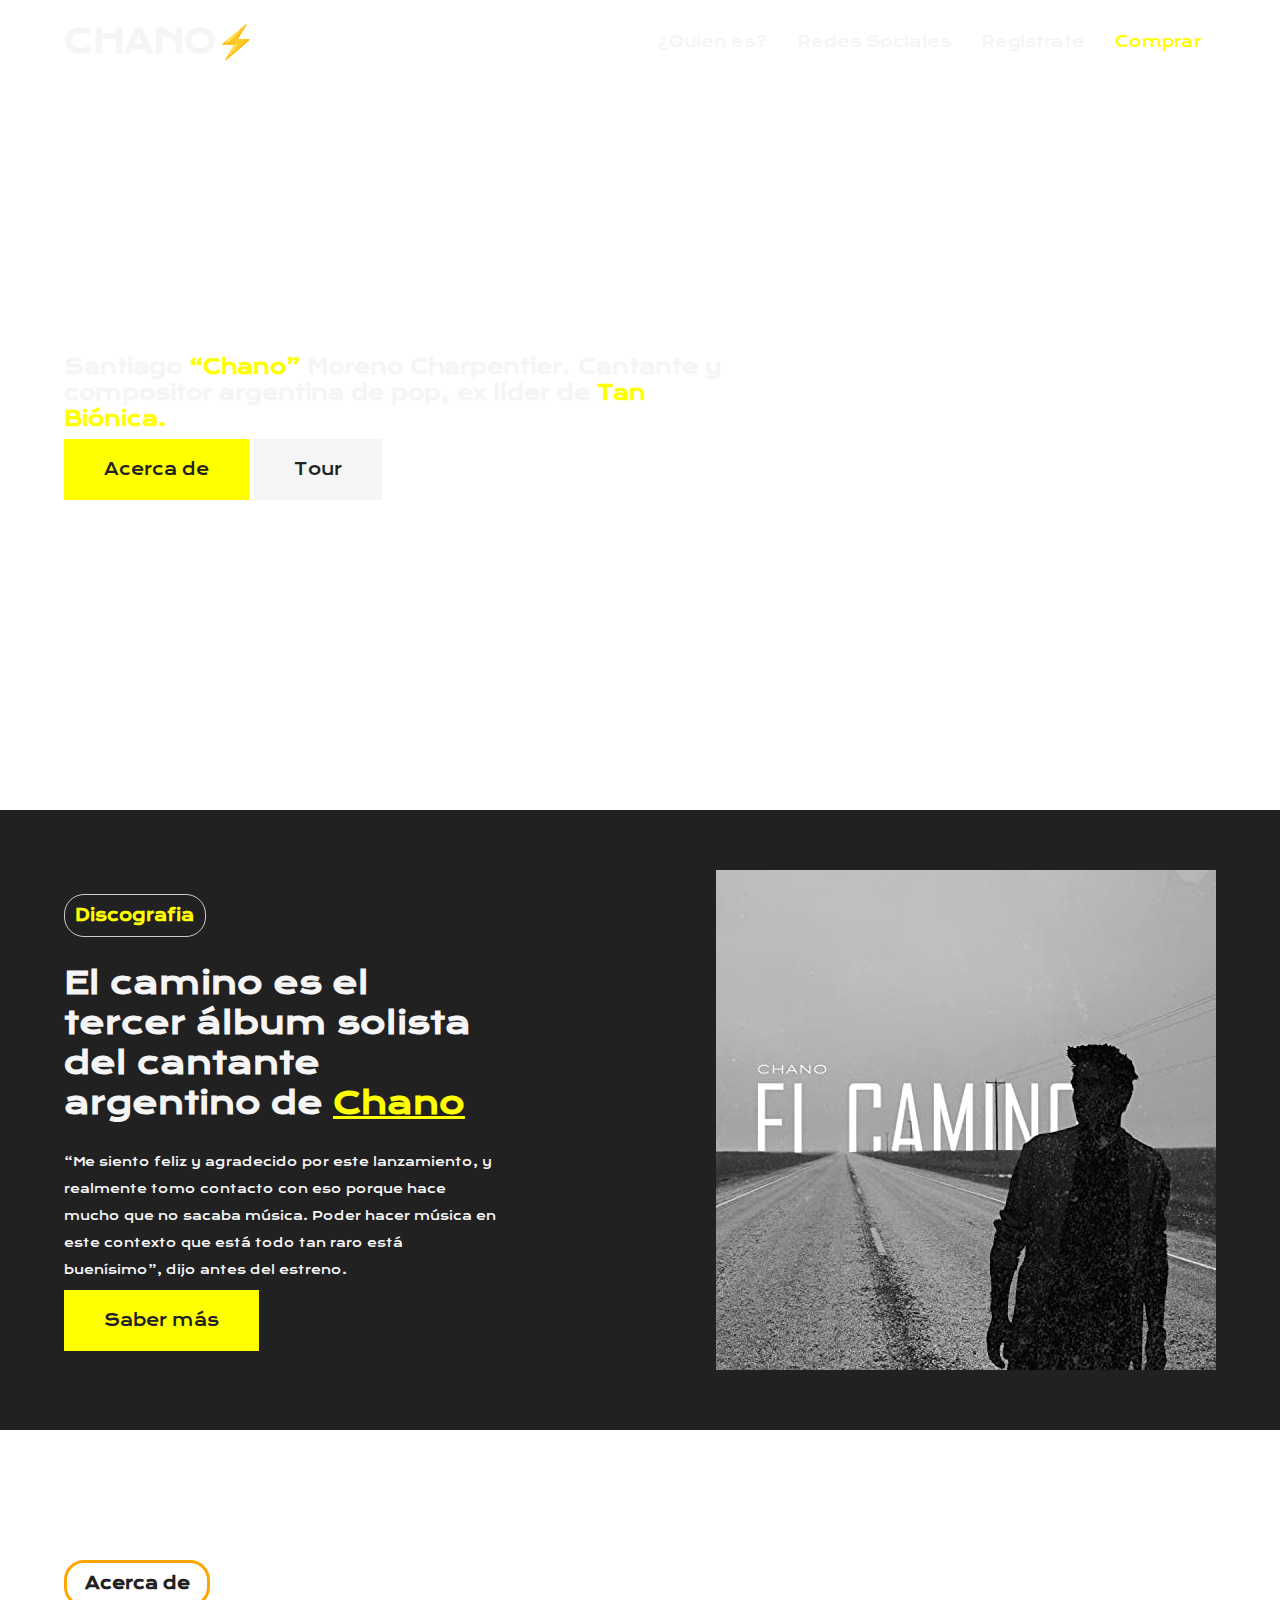
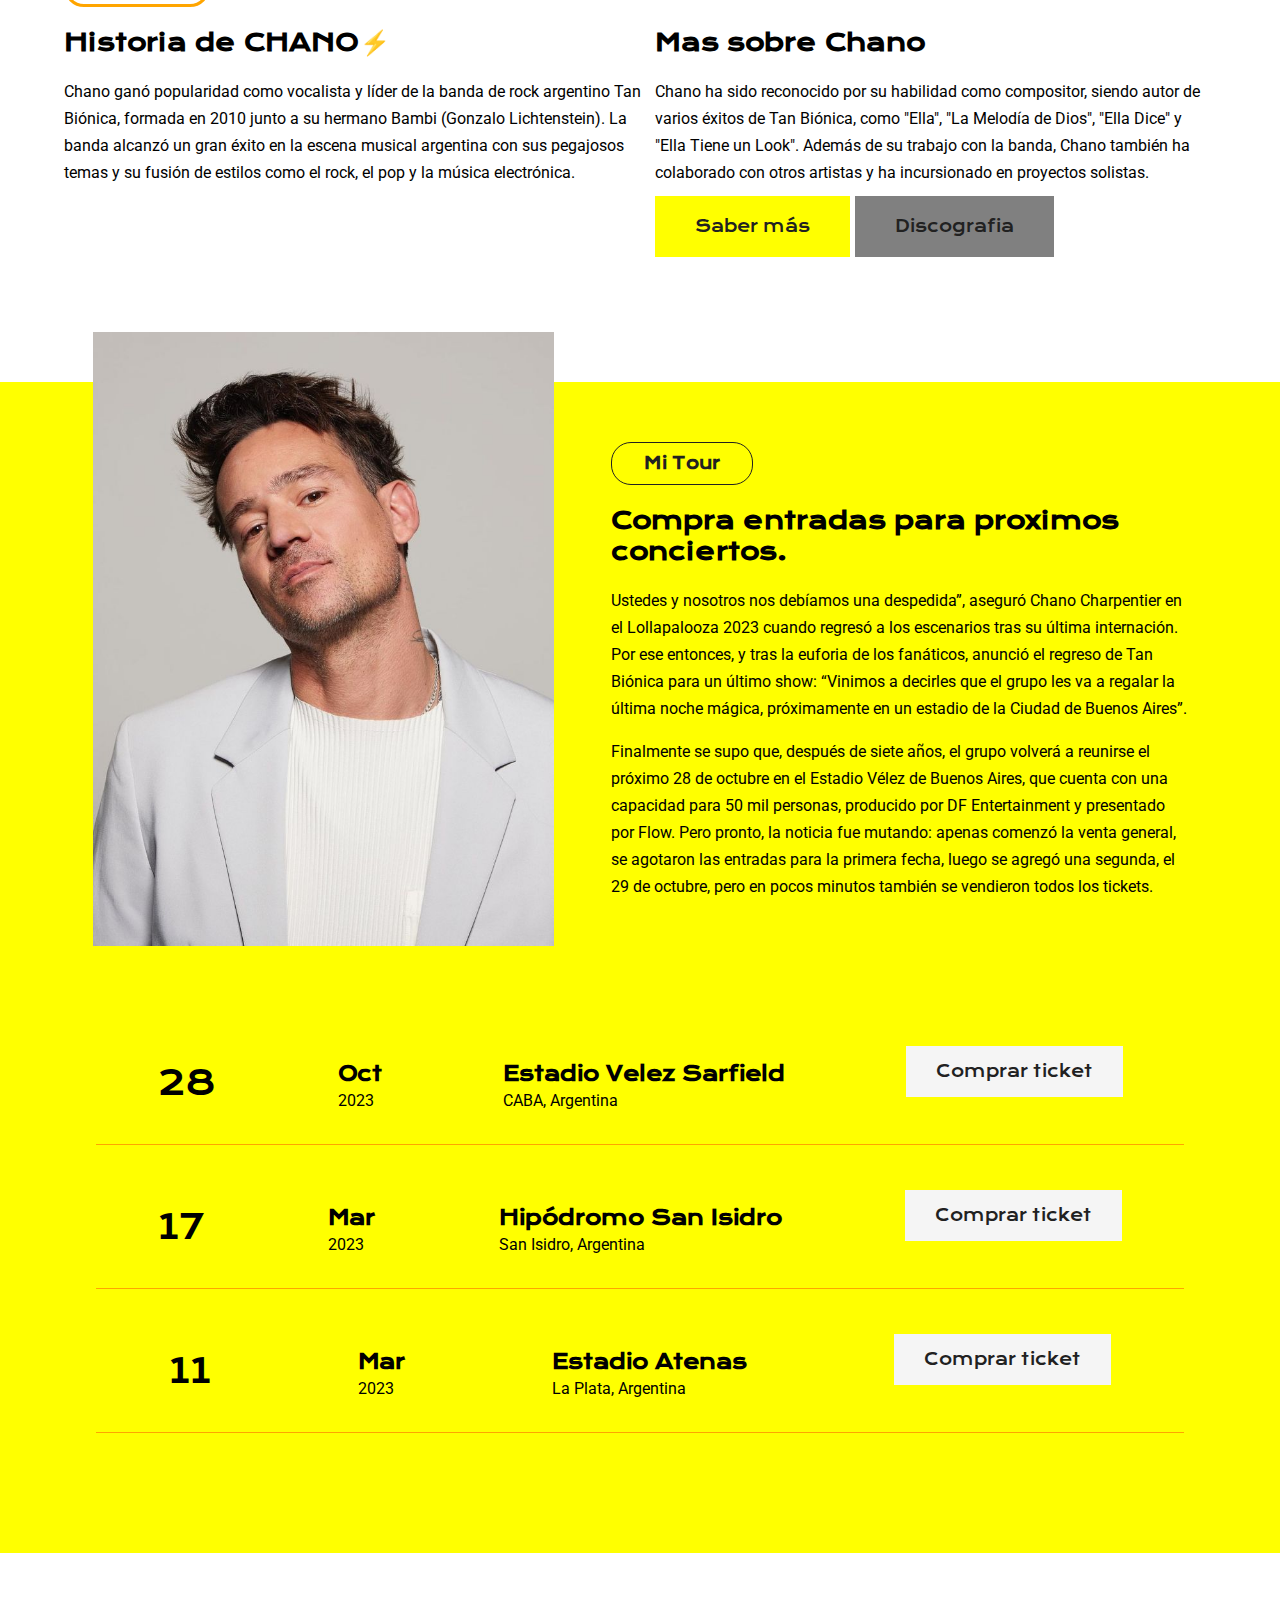
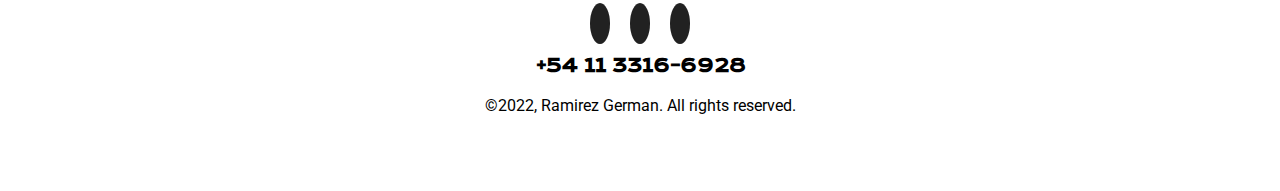
==== index.html @ 730f2475 "Proyecto Final" ====
<!DOCTYPE html>
<html lang="en">

<head>
    <meta charset="UTF-8">
    <meta http-equiv="X-UA-Compatible" content="IE=edge">
    <meta name="viewport" content="width=device-width, initial-scale=1.0">

    <!--Links a css-->
    <link rel="stylesheet" href="./estilos/principal/navbar.css">
    <link rel="stylesheet" href="./estilos/principal/estilos.css">
    <link rel="stylesheet" href="./estilos/principal/discografia.css">
    <link rel="stylesheet" href="./estilos/principal/sobreNosotros.css">
    <link rel="stylesheet" href="./estilos/principal/tour.css">
    <link rel="stylesheet" href="./estilos/principal/footer.css">

    <!--Fuentes de letras-->
    <link href="https://fonts.googleapis.com/css2?family=Krona+One&display=swap" rel="stylesheet">
    <link href="https://fonts.googleapis.com/css2?family=Roboto&display=swap" rel="stylesheet">

    <!--cdn de estilos-->
    <link rel="stylesheet" href="https://cdnjs.cloudflare.com/ajax/libs/font-awesome/6.4.0/css/all.min.css"
        integrity="sha512-iecdLmaskl7CVkqkXNQ/ZH/XLlvWZOJyj7Yy7tcenmpD1ypASozpmT/E0iPtmFIB46ZmdtAc9eNBvH0H/ZpiBw=="
        crossorigin="anonymous" referrerpolicy="no-referrer" />

    <script src="https://cdnjs.cloudflare.com/ajax/libs/jquery/3.7.0/jquery.min.js"
        integrity="sha512-3gJwYpMe3QewGELv8k/BX9vcqhryRdzRMxVfq6ngyWXwo03GFEzjsUm8Q7RZcHPHksttq7/GFoxjCVUjkjvPdw=="
        crossorigin="anonymous" referrerpolicy="no-referrer">
        </script>

    <script src="https://code.jquery.com/jquery-3.7.0.min.js"
        integrity="sha256-2Pmvv0kuTBOenSvLm6bvfBSSHrUJ+3A7x6P5Ebd07/g=" crossorigin="anonymous"></script>

    <!--Links a scripts-->
    <script src="javascript/navbar.js"></script>

    <title>CHANO</title>  
</head>

<body>

    <!-- Header -->

    <header>
        <div class="contenedor">
            <div class="menu">
                <div class="logo">
                    <h1>CHANO⚡</h1>
                    <img src="imagenes/fotografias/logo_menu.png" class="menu-icon" alt="">
                </div>
                <div class="logo-y-menu">
                    <nav>
                        <ul>
                            <li><a href="#about">¿Quien es?</a></li>
                            <li><a href="#footer">Redes Sociales</a></li>
                            <li><a href="paginas/registro.html">Registrate</a></li>
                            <div class="btnamari">
                                <li><a href="#tour">Comprar</a></li>
                            </div>
                        </ul>
                    </nav>
                </div>
            </div>

            <div class="titular">
                <h1>Santiago <span>“Chano”</span> Moreno Charpentier.
                    Cantante y compositor argentina de pop, ex líder de <span class="amarillo"> Tan Biónica. </spa> </span></h1>
                <div class="botones">
                    <a href="#about">Acerca de</a>
                    <a href="#tour" class="blanco">Tour</a>
                </div>
            </div>
        </div>
    </header>

    <!-- Seccion discografia -->

    <section id="discografia">
        <div class="contenedor">
            <div class="texto">
                <h4>Discografia</h4>
                <h2>El camino es el tercer álbum solista del cantante
                    argentino de <span> Chano </span> </h2>
                <p>“Me siento feliz y agradecido por este lanzamiento,
                    y realmente tomo contacto con eso porque hace mucho
                    que no sacaba música. Poder hacer música en este contexto
                    que está todo tan raro está buenísimo”, dijo antes del estreno.</p>
                <a href="https://open.spotify.com/album/77EpBCmlc6ym8lGcORQyel?si=QzCQrYntSha_h78AVkxExQ" target="_blank">Saber más</a>
            </div>
            <div class="foto"></div>
            <img src="imagenes/fotografias/elcaminodisco.jpg" alt="">
        </div>
    </section>

    <!-- Seccion sobreChano -->

    <section id="about">
        <div class="contenedor">
            <h4>Acerca de</h4>
            <div class="contenedor-texto">
                <div class="texto-izquierda">
                    <h2>Historia de CHANO⚡</h2>
                    <p>Chano ganó popularidad como vocalista y líder de la banda de rock argentino Tan Biónica,
                    formada en 2010 junto a su hermano Bambi (Gonzalo Lichtenstein). La banda alcanzó un gran
                    éxito en la escena musical argentina con sus pegajosos temas y su fusión de estilos como
                    el rock, el pop y la música electrónica.</p>
                </div>

                <div class="texto-derecha">
                    <h2>Mas sobre Chano</h2>
                    <p>Chano ha sido reconocido por su habilidad como compositor, siendo autor de varios éxitos
                    de Tan Biónica, como "Ella", "La Melodía de Dios", "Ella Dice" y "Ella Tiene un Look". Además
                    de su trabajo con la banda, Chano también ha colaborado con otros artistas y ha incursionado 
                    en proyectos solistas.</p>
                    <div class="botones">
                        <a href="./paginas/quienEs.html">Saber más</a>
                        <a href="https://open.spotify.com/artist/14lvrkdaXxggonwjKZpePM?si=tkYW8bhuRImqt7L0ARxeFA" target="_blank" class="negro">Discografia</a>
                    </div>
                </div>
            </div>
        </div>
    </section>

    <!-- Seccion tour -->

    <section id="tour">
        <div class="contenedor">
            <div class="imagen">
                <img src="imagenes/fotografias/fotografia_altal.jpg" alt="">
            </div>
            <div class="texto">
                <h4>Mi Tour</h4>
                <h2>Compra entradas para proximos conciertos.</h2>
                <p>Ustedes y nosotros nos debíamos una despedida”, 
                aseguró Chano Charpentier en el Lollapalooza 2023 cuando regresó a los escenarios 
                tras su última internación. Por ese entonces, y tras la euforia de los fanáticos, 
                anunció el regreso de Tan Biónica para un último show: “Vinimos a decirles que el
                grupo les va a regalar la última noche mágica, próximamente en un estadio de la Ciudad de Buenos Aires”.</p>

                <p>Finalmente se supo que, después de siete años, el grupo volverá a reunirse el
                próximo 28 de octubre en el Estadio Vélez de Buenos Aires, que cuenta con una capacidad
                para 50 mil personas, producido por DF Entertainment y presentado por Flow. Pero pronto, 
                la noticia fue mutando: apenas comenzó la venta general, se agotaron las entradas para la
                primera fecha, luego se agregó una segunda, el 29 de octubre, pero en pocos minutos también
                se vendieron todos los tickets.</p>
            </div>
        </div>

        <!--Fecha 1-->
        <div class="fechas">
            <div class="numero">28</div>
            <div class="fecha">
                <h5>Oct</h5>
                <p>2023</p>
            </div>
            <div class="lugar">
                <h5>Estadio Velez Sarfield</h5>
                <p>CABA, Argentina </p>
            </div>
            <div class="boton"> <a href="https://www.allaccess.com.ar/event/chano" target="_blank">Comprar ticket</a>
            </div>
        </div>

        <!--Fecha 2-->
        <div class="fechas">
            <div class="numero">17</div>
            <div class="fecha">
                <h5>Mar</h5>
                <p>2023</p>
            </div>
            <div class="lugar">
                <h5>Hipódromo San Isidro</h5>
                <p>San Isidro, Argentina </p>
            </div>
            <div class="boton"> <a href="https://www.allaccess.com.ar/event/lollapalooza-2023" target="_blank">Comprar ticket</a>
            </div>
        </div>

        <!--Fecha 3-->
        <div class="fechas">
            <div class="numero">11</div>
            <div class="fecha">
                <h5>Mar</h5>
                <p>2023</p>
            </div>
            <div class="lugar">
                <h5>Estadio Atenas</h5>
                <p>La Plata, Argentina </p>
            </div>
            <div class="boton"> <a href="https://www.tuentrada.com/eventos/detalle/ChanoAtenasLP/477818298980" target="_blank">Comprar ticket</a>
            </div>
        </div>
    </section>


    <!-- Footer -->

    <footer id="footer">
        <div class="contenedor">
            <div class="redes">
                <a href="https://www.allaccess.com.ar/event/chano" target="_blank" class="fa-brands fa-twitter"></a>
                <a href="https://web.facebook.com/ChanoMorenoCharpentier" target="_blank" class="fa-brands fa-facebook-f"></a>
                <a href="https://www.instagram.com/chanotb/" target="_blank" class="fa-brands fa-instagram"></a>
            </div>
            <h3>+54 11 3316-6928</h3>
            <p>&copy;2022, Ramirez German. All rights reserved.</p>
        </div>
    </footer>

</body>

</html>
---- estilos/principal/navbar.css ----
/* seccion Navbar */
.contenedor {
    width: 90%;
    max-width: 1280px;
    margin: auto;
}

header {
    background-image: url(/imagenes/fotografias/fondobig.jpg);
    background-position: center;
    background-size: cover;
    height: 90vh;
}

header .menu {
    display: flex;
    justify-content: space-between;
}

header .logo{
    display: flex;
    align-items: center;
    color: whitesmoke;
}

header .logo-y-menu {
    display: flex;
    align-items: center;
}

header .menu-icon {
    display: none;
}

header .boton a {
    background: yellow;
    color: #212121;
    padding: 20px 40px;
    line-height: 50px;
    font-size: 13px;
}

nav ul {
    display: flex;
}

nav ul li {
    margin: 0 15px;
    font-size: 15px;
}

nav ul li a {
    color: whitesmoke;
}

header .btnamari li a{
    color: yellow ;
}

nav ul li a:hover {
    color: orange;
    transition: all 0.5s;
}


header .boton a {
    background: yellow;
    color: #212121;
    padding: 20px 40px;
    line-height: 85px;
}

.botones a {
    background: yellow;
    color: #212121;
    padding: 20px 40px;
    line-height: 50px;
}

header .boton a:hover {
    background-color: orange;
    transition: all 0.5s;
}

header .botones a:hover {
    background-color: orange;
    transition: all 0.5s;
}

header .titular {
    margin-top: 30vh;
    color: whitesmoke;
}

.titular h1 {
    font-size: 20px;
    width: 60%;
}

span{
    color: yellow;
}

.blanco {
    background: whitesmoke !important;
}

.blanco:hover {
    background-color: gray !important;
    color: #212121;
    transition: all 0.1s;
}

@media (max-width: 800px) {
    header .menu {
        flex-direction: column;
    }
    

    header .logo{
        justify-content: space-between;
    }

    header .menu-icon {
        display: block;
    }

    nav ul {
        flex-direction: column;
    }

    nav {
        background-color: #212121;
        width: 100%;
        position: absolute;
        top: 60px;
        left: 0;
        display: none;
    }

    nav ul li a {
        color: whitesmoke;
    }

    nav ul li {
        margin-bottom: 20px;
    }

    h1 {
        font-size: 32px;
    }

    header .titular {
        margin-top: 29vh;
    }
}

@media (min-width: 801px) {
    nav{
        display: block;
    }
    
}
---- estilos/principal/estilos.css ----
body{
    margin: 0;
    padding: 0;
    font-family: 'Krona One';
}

a{
    text-decoration: none;
}

li{
    list-style: none;
}
---- estilos/principal/discografia.css ----
/* Seccion discografia */
#discografia {
    background: #212121;
    color: whitesmoke;
    padding: 60px 0;
}

#discografia h4 {
    margin: 0;
    color: yellow;
    border: 1px solid #ccc;
    width: 120px;
    padding: 10px;
    border-radius: 20px;
}

#discografia .contenedor {
    display: flex;
    align-items: center;
}

#discografia span {
    color: yellow;
    text-decoration: underline;
}

#discografia h2 {
    font-size: 31px;
}

#discografia p {
    font-size: 12px;
    line-height: 27px;
}

#discografia a {
    background: yellow;
    color: #212121;
    padding: 20px 40px;
    line-height: 50px;
}

#discografia img {
    width: 90%;
}

#discografia .texto {
    width: 80%;
}

#discografia .foto {
    width: 40%;
}

#discografia a:hover {
    background-color: orange;
    transition: all 0.5s;
}

@media (max-width: 800px) {
    h2 {
        font-size: 27px !important;
    }

    #discografia .contenedor {
        flex-direction: column;
    }

    #discografia .foto {
        width: 82%;
        margin-top: 20px;
    }

    #discografia a{
        background: yellow;
        color: #212121;
        padding: 20px 40px;
        line-height: 50px;
        font-size: 13px;
    }

}
---- estilos/principal/sobreNosotros.css ----
/* Seccion sobre nosotros */

.contenedor-texto {
    display: flex;
}


#about h4 {
    color: #212121;
    border: 3px solid orange;
    text-align: center;
    margin: 0;
    width: 120px;
    padding: 10px;
    border-radius: 20px;
}

#about p{
    font-family: 'Roboto';
    font-size: 16px;
    line-height: 27px;
}

.negro {
    background-color: gray !important;
}

#about a:hover {
    background-color: orange;
    transition: all 0.5s;
}

.negro:hover {
    background-color: rgb(75, 71, 71) !important;
    transition: all 0.5s;
    color: whitesmoke;
}

#about {
    padding: 130px 0;
}

@media (max-width: 800px) {

    .contenedor-texto {
        flex-direction: column;
    }

    .botones a {
        background: yellow;
        color: #212121;
        padding: 20px 40px;
        line-height: 50px;
        font-size: 13px;
    }
}
---- estilos/principal/tour.css ----
/* Seccion Tour */

#tour{
    background: yellow;
    padding: 60px 0;
}

#tour .contenedor{
    display: flex;
    justify-content: space-around;
}

#tour img{
    width: 100%;
}

#tour .texto{
    width: 50%;
}

#tour p {
    font-family: 'Roboto';
    font-size: 16px;
    line-height: 27px;
}

#tour .imagen{
    width: 40%;
    position: relative;
    top: -110px;
}

#tour h4{
    color: #212121;
    text-align: center;
    margin: 0;
    border: 1px solid #212121;
    width: 120px;
    padding: 10px;
    border-radius: 20px;
}

.fechas{
    display: flex;
    justify-content: space-around;
    width: 85%;
    margin: auto;
    margin-bottom: 60px;
    border-bottom: 1px solid orange;
    padding-bottom: 30px;
}

.fechas .numero{
    font-size: 34px;
}

.fechas h5, .fechas p{
    margin: 0;
}

.fechas h5{
    font-size: 20px;
}

.fechas a{
    background: whitesmoke;
    color: #212121;
    padding: 15px 30px;
}

.fechas a:hover{
    background-color: rgb(75, 71, 71) !important;
    transition: all 0.5s;
    color: whitesmoke;
}

@media (max-width: 800px){

    #tour .contenedor{
        flex-direction: column;
    }

    #tour .imagen{
        width: 65%;
        position: relative;
        top: -27px;
    }

    #tour .texto{
        width: 100%;
    }

    .fechas{
        flex-direction: column;
    }

    .fechas div{
        margin-bottom: 10px;
    }

    .fechas a{
        padding: 10px 10px;
        
    }
}
---- estilos/principal/footer.css ----
/* Footer */

footer{
    text-align: center;
    padding: 60px 0;
}

footer a{
    background-color: #212121;
    color: whitesmoke;
    padding: 10px;
    border-radius: 50%;
    width: 15px !important;
    height: 15px !important;
    margin: 0 10px;
}

footer a:hover{
    background: orange;
    color: #212121;
    transition: all 0.5s;
}

footer p{
    font-family: 'Roboto';
}
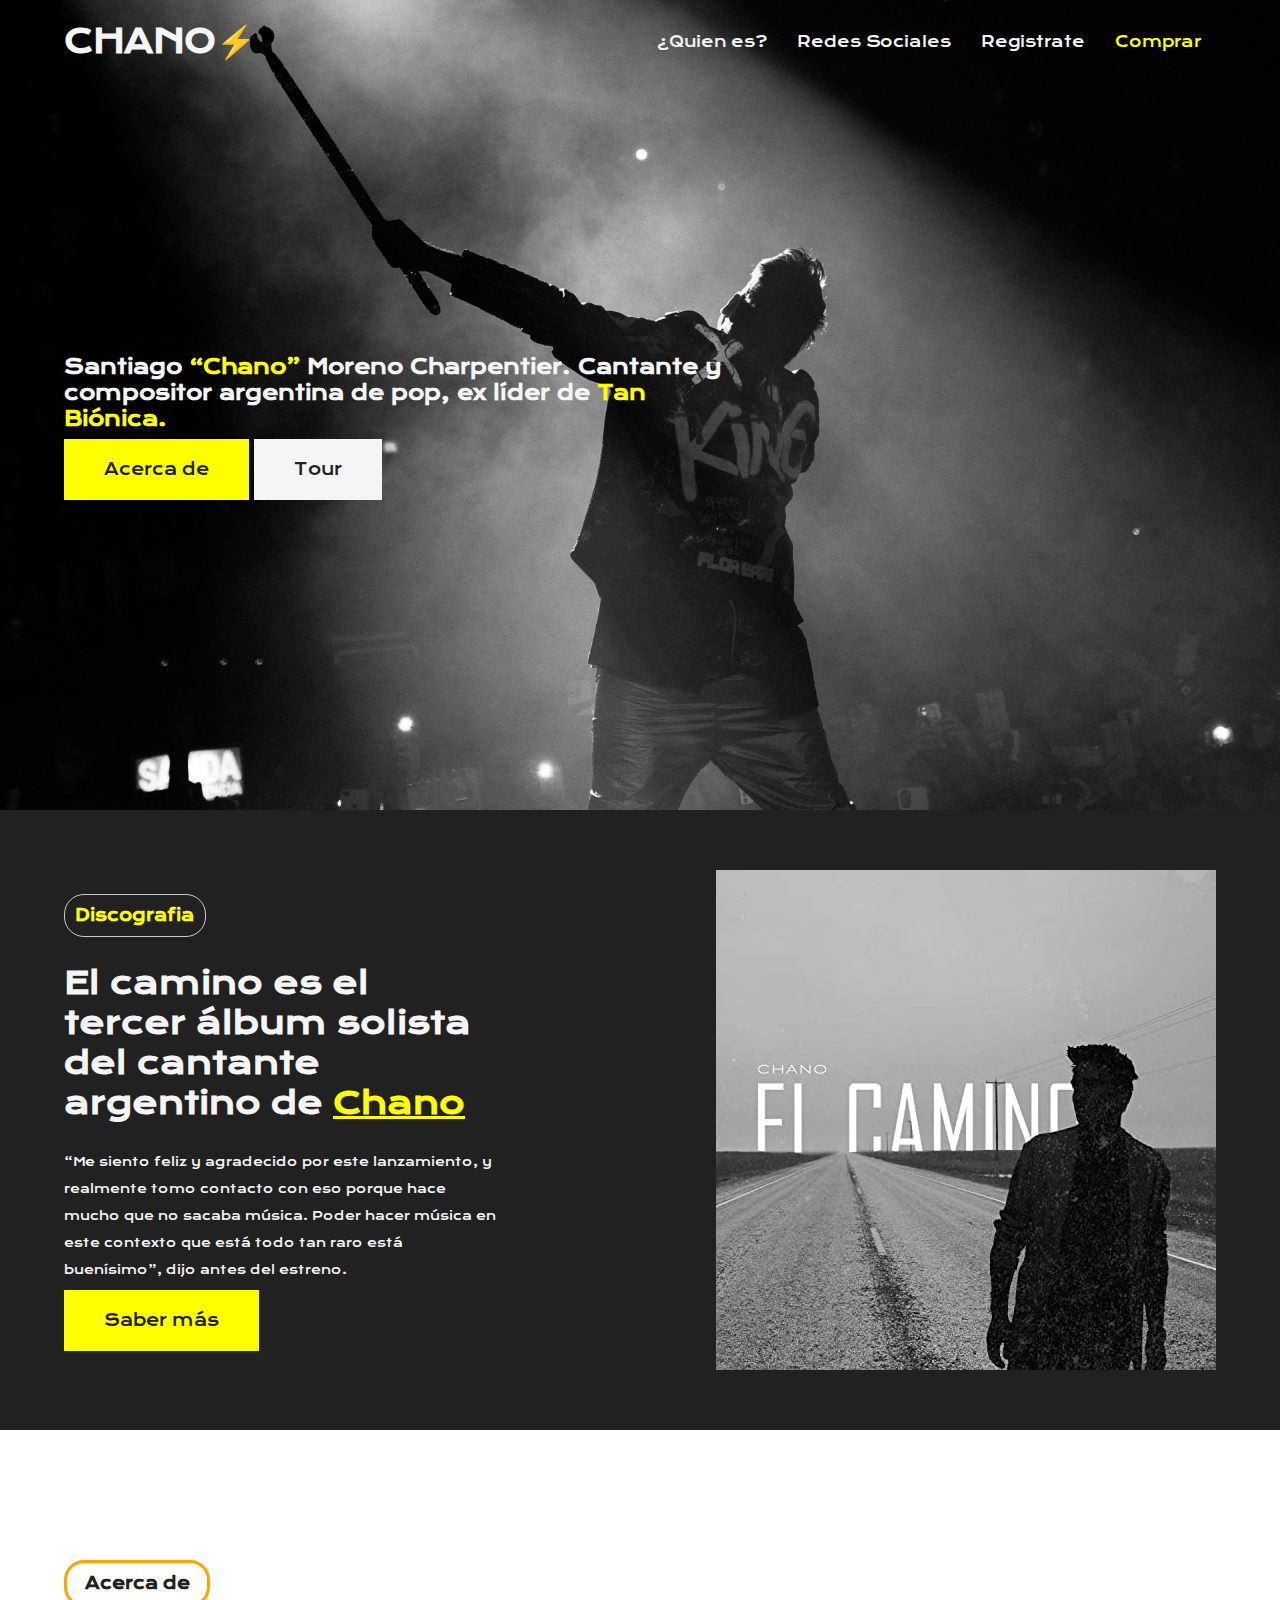
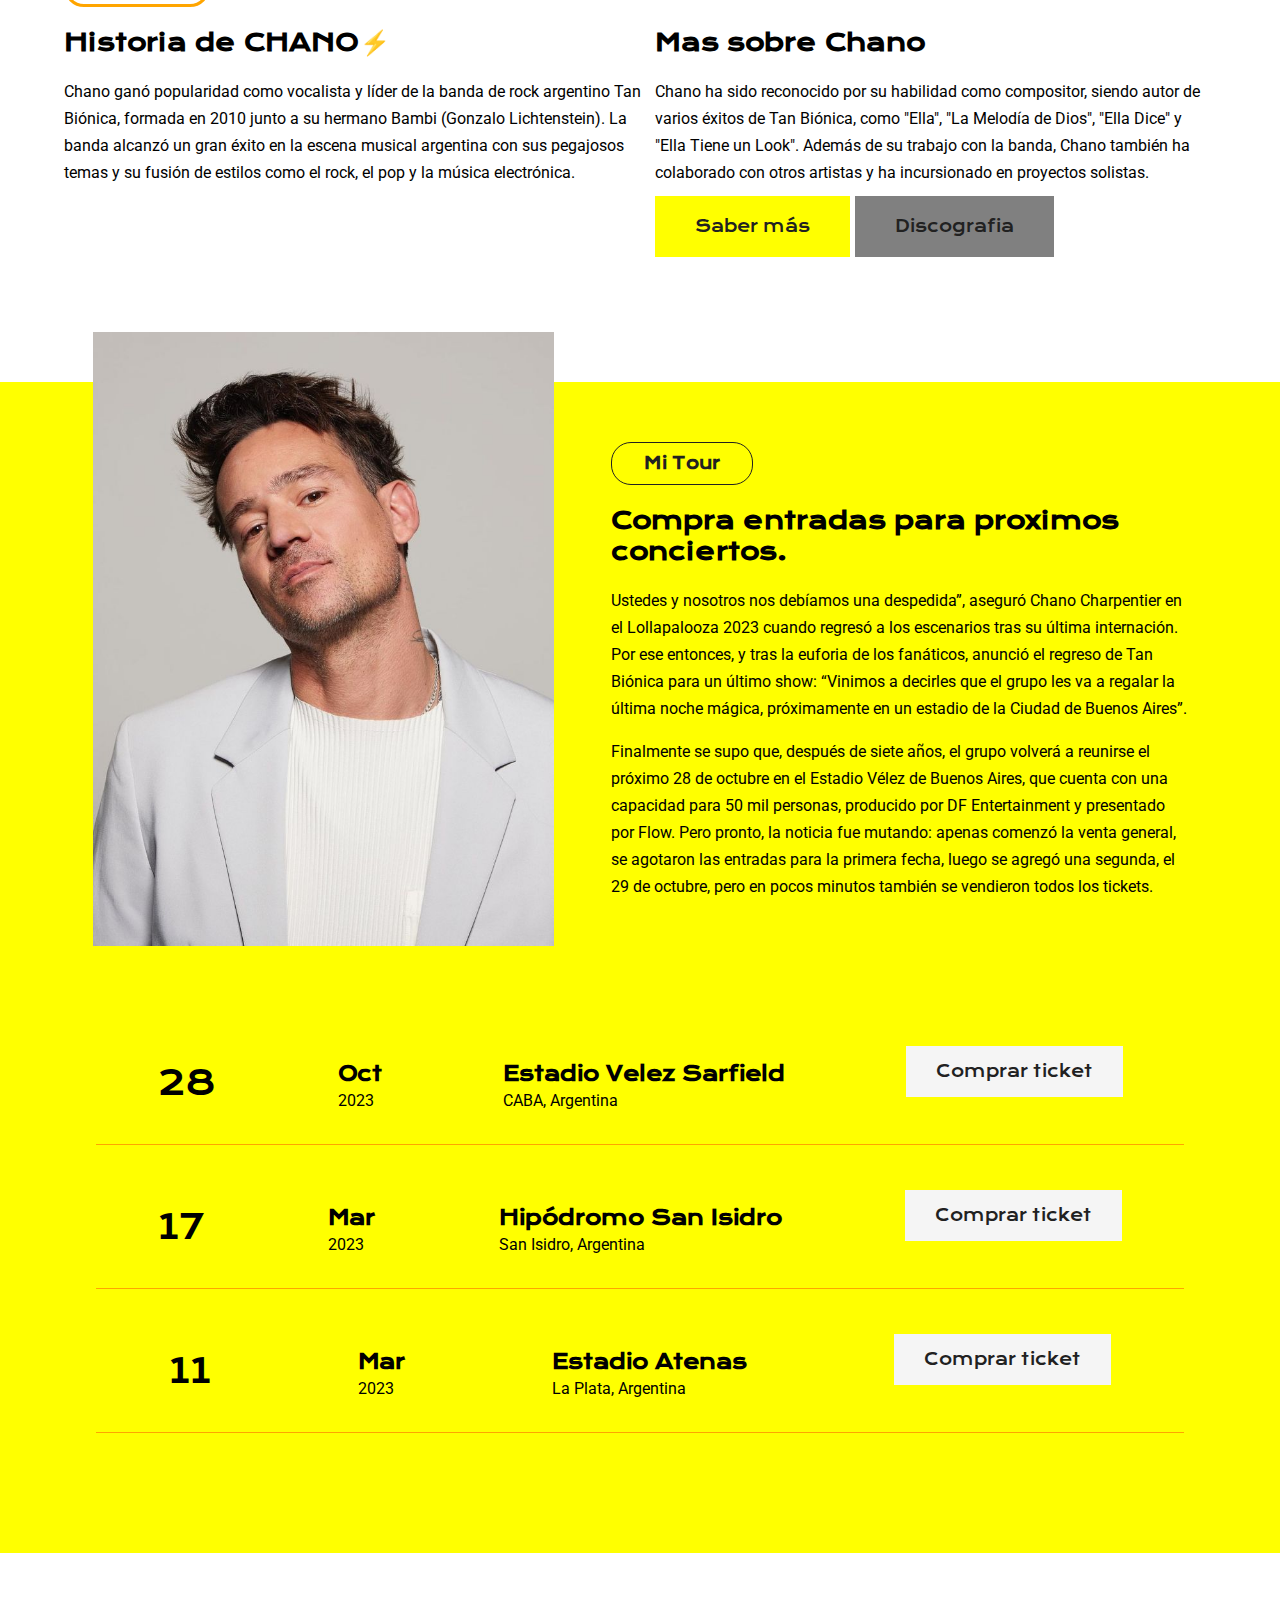
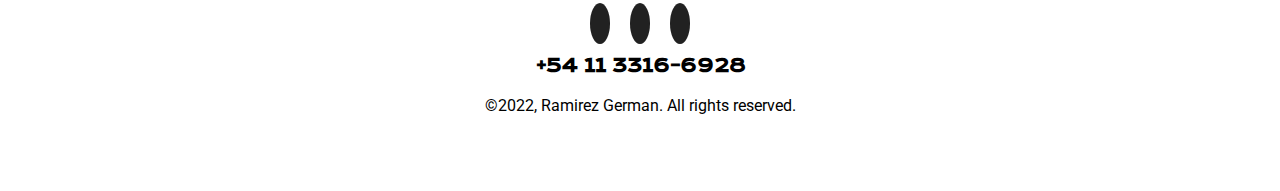
==== commit 8f5ffdbf: "Cambios y updates" ====
--- a/index.html
+++ b/index.html
@@ -46,7 +46,7 @@
             <div class="menu">
                 <div class="logo">
                     <h1>CHANO⚡</h1>
-                    <img src="imagenes/fotografias/logo_menu.png" class="menu-icon" alt="">
+                    <img src="./imagenes/logo_menu.png" class="menu-icon" alt="">
                 </div>
                 <div class="logo-y-menu">
                     <nav>
@@ -88,7 +88,7 @@
                 <a href="https://open.spotify.com/album/77EpBCmlc6ym8lGcORQyel?si=QzCQrYntSha_h78AVkxExQ" target="_blank">Saber más</a>
             </div>
             <div class="foto"></div>
-            <img src="imagenes/fotografias/elcaminodisco.jpg" alt="">
+            <img src="imagenes/elcaminodisco.jpg" alt="">
         </div>
     </section>
 
@@ -126,7 +126,7 @@
     <section id="tour">
         <div class="contenedor">
             <div class="imagen">
-                <img src="imagenes/fotografias/fotografia_altal.jpg" alt="">
+                <img src="imagenes/fotografia_altal.jpg" alt="">
             </div>
             <div class="texto">
                 <h4>Mi Tour</h4>
@@ -198,7 +198,7 @@
     <footer id="footer">
         <div class="contenedor">
             <div class="redes">
-                <a href="https://www.allaccess.com.ar/event/chano" target="_blank" class="fa-brands fa-twitter"></a>
+                <a href="https://twitter.com/chanotb" target="_blank" class="fa-brands fa-twitter"></a>
                 <a href="https://web.facebook.com/ChanoMorenoCharpentier" target="_blank" class="fa-brands fa-facebook-f"></a>
                 <a href="https://www.instagram.com/chanotb/" target="_blank" class="fa-brands fa-instagram"></a>
             </div>
--- a/estilos/principal/navbar.css
+++ b/estilos/principal/navbar.css
@@ -6,7 +6,7 @@
 }
 
 header {
-    background-image: url(/imagenes/fotografias/fondobig.jpg);
+    background-image: url(/imagenes/fondobiguno.jpg);
     background-position: center;
     background-size: cover;
     height: 90vh;
